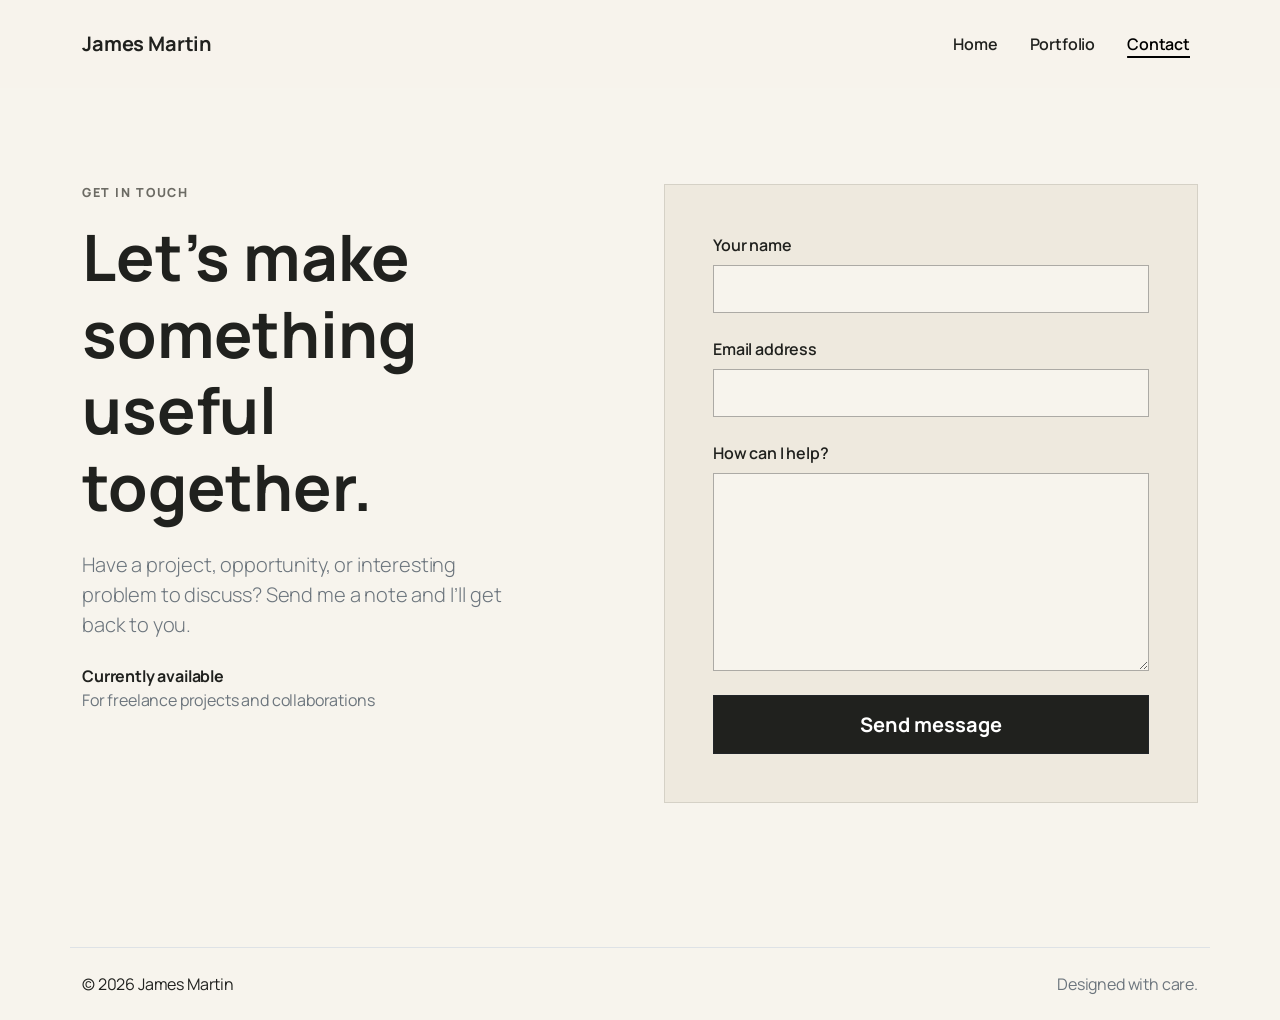
==== contact.html @ b1ff56e0 "Build responsive UX portfolio site" ====
<!doctype html>
<html lang="en">
  <head>
    <meta charset="utf-8">
    <meta name="viewport" content="width=device-width, initial-scale=1">
    <meta name="description" content="Contact UX designer James Martin.">
    <title>Contact | James Martin</title>
    <link rel="preconnect" href="https://fonts.googleapis.com">
    <link rel="preconnect" href="https://fonts.gstatic.com" crossorigin>
    <link href="https://fonts.googleapis.com/css2?family=Manrope:wght@400;500;600;700;800&display=swap" rel="stylesheet">
    <link href="https://cdn.jsdelivr.net/npm/bootstrap@5.3.8/dist/css/bootstrap.min.css" rel="stylesheet" integrity="sha384-sRIl4kxILFvY47J16cr9ZwB07vP4J8+LH7qKQnuqkuIAvNWLzeN8tE5YBujZqJLB" crossorigin="anonymous">
    <link rel="stylesheet" href="styles.css">
  </head>
  <body>
    <nav class="navbar navbar-expand-lg" aria-label="Main navigation">
      <div class="container py-3">
        <a class="navbar-brand fw-bold" href="index.html">James Martin</a>
        <button class="navbar-toggler" type="button" data-bs-toggle="collapse" data-bs-target="#mainNav" aria-controls="mainNav" aria-expanded="false" aria-label="Toggle navigation"><span class="navbar-toggler-icon"></span></button>
        <div class="collapse navbar-collapse" id="mainNav">
          <ul class="navbar-nav ms-auto gap-lg-3">
            <li class="nav-item"><a class="nav-link" href="index.html">Home</a></li>
            <li class="nav-item"><a class="nav-link" href="portfolio.html">Portfolio</a></li>
            <li class="nav-item"><a class="nav-link active" aria-current="page" href="contact.html">Contact</a></li>
          </ul>
        </div>
      </div>
    </nav>

    <main class="container py-5">
      <div class="row g-5 py-5">
        <div class="col-lg-5">
          <p class="eyebrow">Get in touch</p>
          <h1 class="display-3 fw-bold mb-4">Let’s make something useful together.</h1>
          <p class="lead text-secondary">Have a project, opportunity, or interesting problem to discuss? Send me a note and I’ll get back to you.</p>
          <p class="mt-4"><strong>Currently available</strong><br><span class="text-secondary">For freelance projects and collaborations</span></p>
        </div>
        <div class="col-lg-6 offset-lg-1">
          <form class="contact-card p-4 p-md-5" action="mailto:jamesdm88@gmail.com" method="post" enctype="text/plain">
            <div class="mb-4">
              <label class="form-label fw-semibold" for="name">Your name</label>
              <input class="form-control form-control-lg" id="name" name="name" type="text" autocomplete="name" required>
            </div>
            <div class="mb-4">
              <label class="form-label fw-semibold" for="email">Email address</label>
              <input class="form-control form-control-lg" id="email" name="email" type="email" autocomplete="email" required>
            </div>
            <div class="mb-4">
              <label class="form-label fw-semibold" for="message">How can I help?</label>
              <textarea class="form-control form-control-lg" id="message" name="message" rows="6" required></textarea>
            </div>
            <button class="btn btn-dark btn-lg w-100" type="submit">Send message</button>
          </form>
        </div>
      </div>
    </main>

    <footer class="container border-top py-4 mt-5"><div class="d-flex flex-column flex-sm-row justify-content-between gap-2"><span>© 2026 James Martin</span><span class="text-secondary">Designed with care.</span></div></footer>
    <script src="https://cdn.jsdelivr.net/npm/bootstrap@5.3.8/dist/js/bootstrap.bundle.min.js" integrity="sha384-FKyoEForCGlyvwx9Hj09JcYn3nv7wiPVlz7YYwJrWVcXK/BmnVDxM+D2scQbITxI" crossorigin="anonymous"></script>
  </body>
</html>
---- styles.css ----
:root {
  --canvas: #f7f4ed;
  --surface: #eee9de;
  --ink: #20211e;
  --muted: #6c6b64;
  --accent: #d8ff57;
}

body {
  min-height: 100vh;
  background: var(--canvas);
  color: var(--ink);
  font-family: "Manrope", sans-serif;
  letter-spacing: -0.01em;
}

.navbar {
  background: rgba(247, 244, 237, 0.95);
}

.navbar-brand,
.nav-link {
  color: var(--ink);
}

.nav-link {
  font-weight: 600;
}

.nav-link.active,
.nav-link:hover,
.nav-link:focus {
  text-decoration: underline;
  text-decoration-thickness: 2px;
  text-underline-offset: 0.4rem;
}

.hero {
  min-height: 70vh;
}

.hero h1,
.page-header h1 {
  max-width: 15ch;
  letter-spacing: -0.055em;
  line-height: 1.02;
}

.eyebrow,
.section-number {
  color: var(--muted);
  font-size: 0.78rem;
  font-weight: 800;
  letter-spacing: 0.13em;
  text-transform: uppercase;
}

.btn {
  border-radius: 0;
  font-weight: 700;
  padding: 0.85rem 1.4rem;
}

.btn-dark {
  background: var(--ink);
}

.project-card,
.contact-card {
  background: var(--surface);
  border: 1px solid rgba(32, 33, 30, 0.12);
}

.project-visual {
  min-height: 18rem;
  border: 1px solid rgba(32, 33, 30, 0.15);
}

.visual-one {
  background: linear-gradient(135deg, #252622 50%, var(--accent) 50%);
}

.visual-two {
  background: radial-gradient(circle at center, #f7f4ed 0 18%, transparent 19%), linear-gradient(135deg, #eb8f6a, #6e88d9);
}

.visual-three {
  background: repeating-linear-gradient(90deg, var(--accent) 0 12%, var(--surface) 12% 24%);
}

.form-control {
  background: var(--canvas);
  border: 1px solid rgba(32, 33, 30, 0.35);
  border-radius: 0;
}

.form-control:focus {
  background: #fffdf8;
  border-color: var(--ink);
  box-shadow: 0 0 0 0.2rem rgba(32, 33, 30, 0.12);
}

@media (max-width: 767.98px) {
  .hero {
    min-height: auto;
  }

  .display-2,
  .display-3 {
    font-size: clamp(2.6rem, 13vw, 4rem);
  }
}
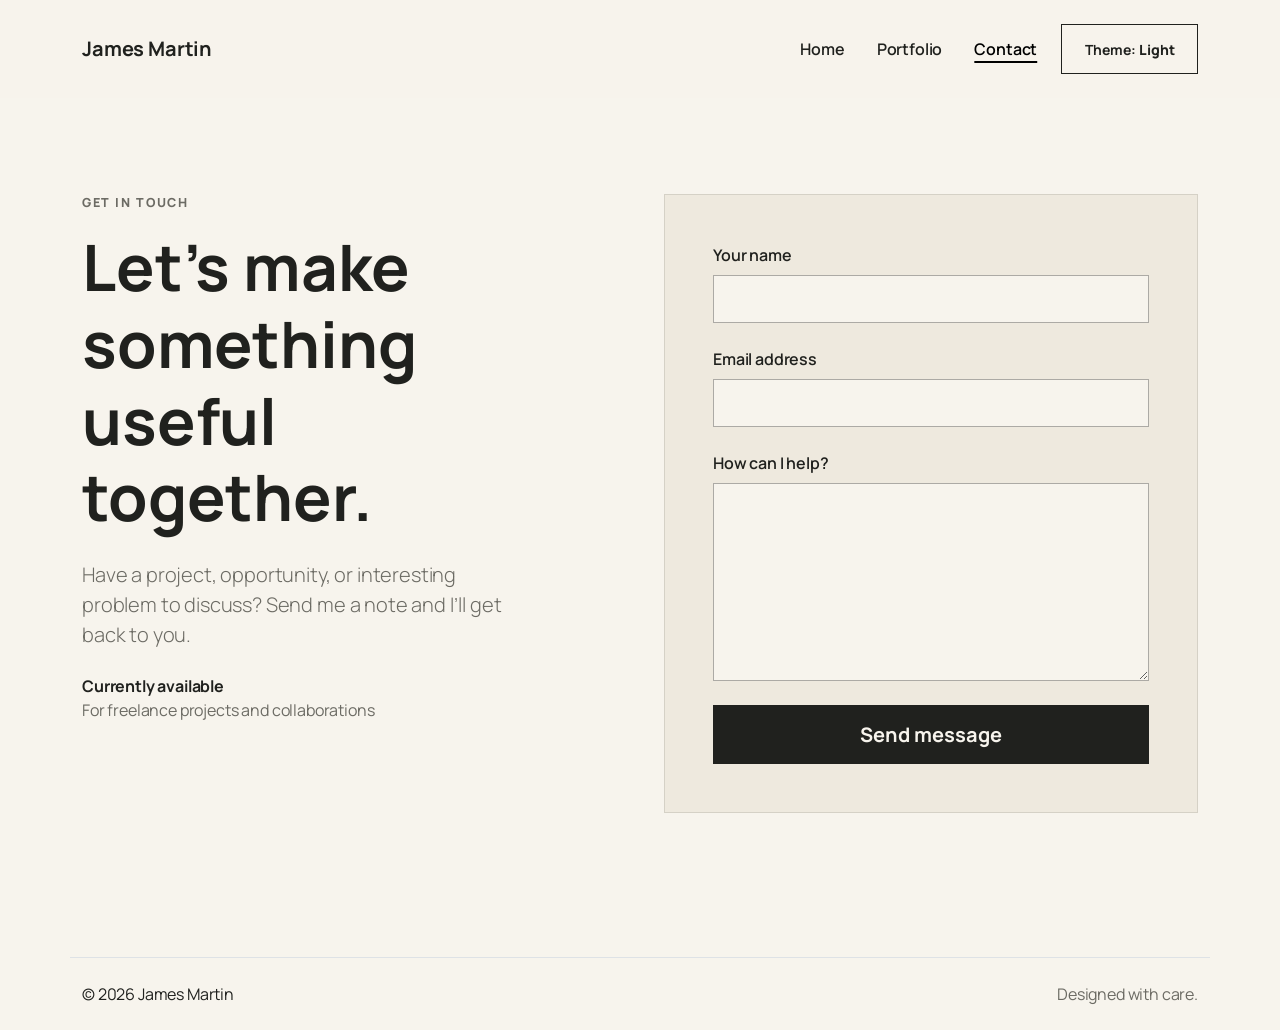
==== commit 59588b9e: "Add navbar theme toggle" ====
--- a/contact.html
+++ b/contact.html
@@ -1,9 +1,10 @@
 <!doctype html>
-<html lang="en">
+<html lang="en" data-theme="light">
   <head>
     <meta charset="utf-8">
     <meta name="viewport" content="width=device-width, initial-scale=1">
     <meta name="description" content="Contact UX designer James Martin.">
+    <meta name="color-scheme" content="light dark">
     <title>Contact | James Martin</title>
     <link rel="preconnect" href="https://fonts.googleapis.com">
     <link rel="preconnect" href="https://fonts.gstatic.com" crossorigin>
@@ -22,6 +23,9 @@
             <li class="nav-item"><a class="nav-link" href="portfolio.html">Portfolio</a></li>
             <li class="nav-item"><a class="nav-link active" aria-current="page" href="contact.html">Contact</a></li>
           </ul>
+          <button class="theme-toggle btn btn-outline-dark btn-sm ms-lg-3 mt-3 mt-lg-0" type="button" data-theme-toggle aria-live="polite">
+            Theme: <span data-theme-label>Light</span>
+          </button>
         </div>
       </div>
     </nav>
@@ -55,6 +59,7 @@
     </main>
 
     <footer class="container border-top py-4 mt-5"><div class="d-flex flex-column flex-sm-row justify-content-between gap-2"><span>© 2026 James Martin</span><span class="text-secondary">Designed with care.</span></div></footer>
+    <script src="theme.js"></script>
     <script src="https://cdn.jsdelivr.net/npm/bootstrap@5.3.8/dist/js/bootstrap.bundle.min.js" integrity="sha384-FKyoEForCGlyvwx9Hj09JcYn3nv7wiPVlz7YYwJrWVcXK/BmnVDxM+D2scQbITxI" crossorigin="anonymous"></script>
   </body>
 </html>
--- a/styles.css
+++ b/styles.css
@@ -1,9 +1,27 @@
 :root {
+  color-scheme: light;
   --canvas: #f7f4ed;
   --surface: #eee9de;
   --ink: #20211e;
   --muted: #6c6b64;
   --accent: #d8ff57;
+  --border: rgba(32, 33, 30, 0.12);
+  --form-border: rgba(32, 33, 30, 0.35);
+  --nav-bg: rgba(247, 244, 237, 0.95);
+  --focus-ring: rgba(32, 33, 30, 0.12);
+}
+
+[data-theme="dark"] {
+  color-scheme: dark;
+  --canvas: #101310;
+  --surface: #1c211b;
+  --ink: #f5f3ea;
+  --muted: #bab7aa;
+  --accent: #d8ff57;
+  --border: rgba(245, 243, 234, 0.16);
+  --form-border: rgba(245, 243, 234, 0.35);
+  --nav-bg: rgba(16, 19, 16, 0.95);
+  --focus-ring: rgba(216, 255, 87, 0.22);
 }
 
 body {
@@ -12,14 +30,16 @@
   color: var(--ink);
   font-family: "Manrope", sans-serif;
   letter-spacing: -0.01em;
+  transition: background-color 180ms ease, color 180ms ease;
 }
 
 .navbar {
-  background: rgba(247, 244, 237, 0.95);
+  background: var(--nav-bg);
 }
 
 .navbar-brand,
-.nav-link {
+.nav-link,
+.navbar-toggler {
   color: var(--ink);
 }
 
@@ -33,6 +53,34 @@
   text-decoration: underline;
   text-decoration-thickness: 2px;
   text-underline-offset: 0.4rem;
+}
+
+.navbar-toggler {
+  border-color: var(--border);
+}
+
+[data-theme="dark"] .navbar-toggler-icon {
+  filter: invert(1);
+}
+
+.theme-toggle {
+  border-color: var(--ink);
+  color: var(--ink);
+}
+
+.theme-toggle:hover,
+.theme-toggle:focus {
+  background: var(--ink);
+  border-color: var(--ink);
+  color: var(--canvas);
+}
+
+.theme-toggle span {
+  font-weight: 800;
+}
+
+.text-secondary {
+  color: var(--muted) !important;
 }
 
 .hero {
@@ -63,17 +111,31 @@
 
 .btn-dark {
   background: var(--ink);
+  border-color: var(--ink);
+  color: var(--canvas);
+}
+
+.btn-outline-dark {
+  border-color: var(--ink);
+  color: var(--ink);
+}
+
+.btn-outline-dark:hover,
+.btn-outline-dark:focus {
+  background: var(--ink);
+  border-color: var(--ink);
+  color: var(--canvas);
 }
 
 .project-card,
 .contact-card {
   background: var(--surface);
-  border: 1px solid rgba(32, 33, 30, 0.12);
+  border: 1px solid var(--border);
 }
 
 .project-visual {
   min-height: 18rem;
-  border: 1px solid rgba(32, 33, 30, 0.15);
+  border: 1px solid var(--border);
 }
 
 .visual-one {
@@ -90,14 +152,20 @@
 
 .form-control {
   background: var(--canvas);
-  border: 1px solid rgba(32, 33, 30, 0.35);
+  border: 1px solid var(--form-border);
   border-radius: 0;
+  color: var(--ink);
 }
 
 .form-control:focus {
-  background: #fffdf8;
+  background: var(--canvas);
   border-color: var(--ink);
-  box-shadow: 0 0 0 0.2rem rgba(32, 33, 30, 0.12);
+  color: var(--ink);
+  box-shadow: 0 0 0 0.2rem var(--focus-ring);
+}
+
+.form-control::placeholder {
+  color: var(--muted);
 }
 
 @media (max-width: 767.98px) {
